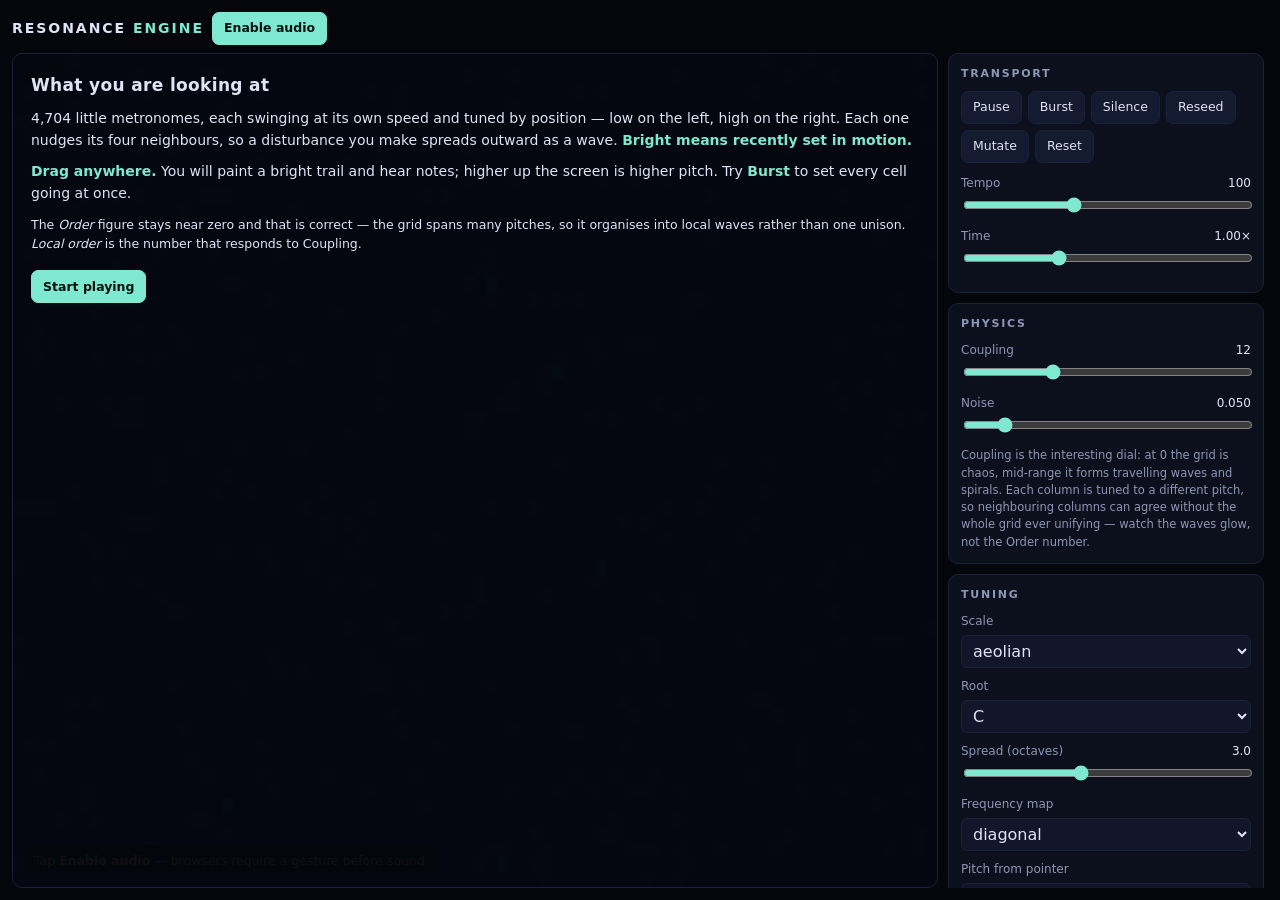
==== index.html @ b5d8334e "Resonance Engine: coupled-oscillator field as an instrument 84x56 toroidal field of Kuramoto-coupled" ====
<!doctype html>
<!-- Generated by tools/build-standalone.mjs from src/page.template.html + src/*.js + styles.css.
Edit those and re-run the build; nothing here is hand-written. -->
<html lang="en">
<head>
<meta charset="utf-8">
<meta name="viewport" content="width=device-width, initial-scale=1, viewport-fit=cover">
<meta name="theme-color" content="#05060c">
<title>Resonance Engine — conduct a field of coupled oscillators</title>
<!--
  Generated from src/page.template.html + src/*.js by tools/build-standalone.mjs. One
  file, nothing fetched: it opens from disk, from a sandboxed preview pane, or
  from any static server. To change it, edit src/ and re-run that build.
-->
<meta name="description" content="A toroidal field of coupled oscillators that synchronises into waves and plays what it does.">
<style>
:root {
  --bg: #05060c;
  --panel: #0c0f1c;
  --panel-edge: #1b2138;
  --ink: #dfe4f5;
  --ink-dim: #8d96b5;
  --accent: #7ee8d0;
  --accent-warm: #ffb45c;
  --radius: 10px;
  /*
   * Inset from the edge of the glass. On a phone these become the notch and
   * home-indicator insets, which only read as non-zero when the viewport meta
   * carries `viewport-fit=cover`; without that, controls sit under the indicator.
   */
  --edge-top: 12px;
  --edge-right: 12px;
  --edge-bottom: 12px;
  --edge-left: 12px;
  /* Smallest comfortable touch target; WCAG 2.2 AAA asks for 44px. */
  --tap: 44px;
  color-scheme: dark;
}

/*
 * The template marker. Absent its stylesheet this paragraph is the only thing
 * on screen, because the stylesheet is precisely what is missing. In the built
 * page the rule below applies and the marker is gone.
 *
 * The failure this addresses is silent: opening the template directly loads no
 * CSS and no module, paints bare controls, and logs nothing at all, so it reads
 * as a broken app rather than the wrong file. See src/page.template.html.
 */
.not-a-page { display: none; }

* { box-sizing: border-box; }

html, body {
  margin: 0;
  /*
   * `dvh` rather than `vh`: on a phone the URL bar collapses and expands, and a
   * `vh` layout leaves either a gap or a permanently scrolled page.
   */
  height: 100%;
  height: 100dvh;
  overflow: hidden;
  background: var(--bg);
  color: var(--ink);
  font: 14px/1.5 ui-sans-serif, system-ui, "Segoe UI", Roboto, sans-serif;
  overscroll-behavior: none;
}

body {
  /* No text-cursor or callout while conducting: a drag is an instrument gesture,
     not a selection. */
  -webkit-tap-highlight-color: transparent;
  -webkit-touch-callout: none;
  user-select: none;
}

#app {
  display: flex;
  flex-direction: column;
  height: 100%;
  height: 100dvh;
  padding: var(--edge-top) var(--edge-right) 0 var(--edge-left);
  gap: 8px;
}

header {
  display: flex;
  align-items: center;
  gap: 8px;
  flex-wrap: wrap;
  flex: none;
}

/* The panel toggle exists only in the phone layout. */
#b-panel { display: none; }

header h1 {
  font-size: 14px;
  letter-spacing: 0.14em;
  text-transform: uppercase;
  margin: 0;
  font-weight: 600;
}

header h1 span { color: var(--accent); }

/*
 * Hints live over the canvas rather than in the layout. As a header paragraph
 * this cost ~90px of an 844px phone screen to state something true only until
 * the first tap; absolutely positioned it costs nothing and can fade itself out.
 *
 * They stack in a flex column pinned to the bottom of the stage, below the note
 * readout, because two independently positioned overlays over a canvas that can
 * be 198px tall (landscape phone) overlapped the readout and each other. In a
 * column they can only ever push one another, never collide.
 */
#hints {
  position: absolute;
  left: 10px;
  right: 10px;
  bottom: 10px;
  display: flex;
  flex-direction: column;
  align-items: flex-start;
  gap: 6px;
  pointer-events: none;
}

#audio-hint,
#touch-hint {
  margin: 0;
  padding: 7px 10px;
  border-radius: 8px;
  background: rgba(5, 6, 12, 0.78);
  border: 1px solid var(--panel-edge);
  font-size: 12.5px;
  line-height: 1.4;
}

#audio-hint { color: var(--accent-warm); }
#touch-hint { color: var(--ink-dim); }
#audio-hint[hidden], #touch-hint[hidden] { display: none; }

main {
  flex: 1;
  display: grid;
  grid-template-columns: minmax(0, 1fr) 320px;
  grid-template-rows: minmax(0, 1fr);
  gap: 10px;
  min-height: 0;
  padding-bottom: var(--edge-bottom);
}

#stage {
  position: relative;
  min-height: 0;
  min-width: 0;
  border: 1px solid var(--panel-edge);
  border-radius: var(--radius);
  overflow: hidden;
  background: #000;
}

#field {
  display: block;
  width: 100%;
  height: 100%;
  cursor: crosshair;
  /*
   * Without `none` a drag on the field is stolen by the browser's own scroll or
   * pinch gesture and the app never sees pointermove, which on a phone reads as
   * "the toy does nothing".
   */
  touch-action: none;
  image-rendering: pixelated;
}

#pulses {
  position: absolute;
  left: 0;
  right: 0;
  bottom: 0;
  height: 26px;
  pointer-events: none;
}

.pulse {
  position: absolute;
  bottom: 4px;
  width: var(--size, 10px);
  height: var(--size, 10px);
  margin-left: calc(var(--size, 10px) / -2);
  border-radius: 50%;
  background: radial-gradient(circle, #fff, var(--accent) 45%, transparent 70%);
  animation: rise 900ms ease-out forwards;
}

@keyframes rise {
  from { transform: translateY(0) scale(0.6); opacity: 0.95; }
  to { transform: translateY(-70px) scale(1.5); opacity: 0; }
}

#note-readout {
  position: absolute;
  top: 8px;
  left: 10px;
  font-variant-numeric: tabular-nums;
  font-size: 13px;
  padding: 3px 9px;
  border-radius: 999px;
  background: rgba(5, 6, 12, 0.62);
  border: 1px solid var(--panel-edge);
  color: var(--ink-dim);
  pointer-events: none;
}

#note-readout[data-kind="play"] { color: var(--accent-warm); }

#panel {
  overflow-y: auto;
  /* Keep scrolling inside the panel inertial but not rubber-band, so scrolling a
     slider list never drags the whole page. */
  overscroll-behavior: contain;
  padding-right: 4px;
  display: flex;
  flex-direction: column;
  gap: 10px;
}

#panel section {
  background: var(--panel);
  border: 1px solid var(--panel-edge);
  border-radius: var(--radius);
  padding: 12px;
}

#panel h2 {
  margin: 0 0 9px;
  font-size: 11px;
  letter-spacing: 0.16em;
  text-transform: uppercase;
  color: var(--ink-dim);
  font-weight: 600;
}

label {
  display: block;
  font-size: 12px;
  color: var(--ink-dim);
  margin-bottom: 9px;
}

label output {
  float: right;
  color: var(--ink);
  font-variant-numeric: tabular-nums;
}

input[type="range"] {
  width: 100%;
  accent-color: var(--accent);
  margin-top: 5px;
}

select {
  width: 100%;
  margin-top: 5px;
  background: #11162a;
  color: var(--ink);
  border: 1px solid var(--panel-edge);
  border-radius: 6px;
  padding: 5px 7px;
  font: inherit;
  /* A select below 16px makes iOS zoom the whole page on focus. */
  font-size: 16px;
}

.buttons {
  display: flex;
  flex-wrap: wrap;
  gap: 6px;
  margin-bottom: 11px;
}

button {
  background: #141a30;
  color: var(--ink);
  border: 1px solid var(--panel-edge);
  border-radius: 7px;
  padding: 6px 11px;
  font: inherit;
  font-size: 12.5px;
  cursor: pointer;
  /* Buttons in the panel are tapped deliberately; pinch-zoom on them would be
     the wrong reading of the gesture. */
  touch-action: manipulation;
}

button:hover { border-color: var(--accent); }

button.primary {
  background: var(--accent);
  border-color: var(--accent);
  color: #04120f;
  font-weight: 600;
}

.toggles { display: grid; gap: 5px; }

.toggles label {
  display: flex;
  align-items: center;
  gap: 8px;
  margin: 0;
  color: var(--ink);
  font-size: 12.5px;
}

.toggles input { accent-color: var(--accent); margin: 0; }

.stats {
  display: grid;
  grid-template-columns: auto 1fr;
  gap: 3px 10px;
  margin: 0;
  font-size: 12px;
}

.stats dt { color: var(--ink-dim); }
.stats dd { margin: 0; text-align: right; font-variant-numeric: tabular-nums; }

.hint { font-size: 11.5px; color: var(--ink-dim); margin: 2px 0 0; }

#help ul { margin: 0; padding-left: 17px; font-size: 12px; color: var(--ink-dim); }
#help li { margin-bottom: 4px; }

kbd, code {
  background: #11162a;
  border: 1px solid var(--panel-edge);
  border-radius: 4px;
  padding: 0 4px;
  font-size: 11px;
}

r { cursor: help; opacity: 0.6; }

/*
 * Phone layout. The breakpoint is on width because the problem is horizontal:
 * a 320px sidebar next to a canvas does not fit, so the panel has to move.
 */
@media (max-width: 880px) {
  :root {
    --edge-top: max(10px, env(safe-area-inset-top));
    --edge-right: max(10px, env(safe-area-inset-right));
    --edge-bottom: max(10px, env(safe-area-inset-bottom));
    --edge-left: max(10px, env(safe-area-inset-left));
  }

  main {
    grid-template-columns: minmax(0, 1fr);
    grid-template-rows: minmax(0, 1fr) auto;
    gap: 8px;
  }

  /* The field is the instrument: it keeps the whole width and as much height as
     the panel is not using, and the panel collapses to a sheet it can dismiss. */
  #stage { grid-row: 1; }

  #panel {
    grid-row: 2;
    /*
     * A collapsible sheet. Scrolling the panel is what makes every control
     * reachable on a phone even though they cannot all fit at once, which is the
     * failure this layout is fixing: 15 of 23 controls used to sit below the
     * fold with nothing scrollable.
     */
    max-height: min(46dvh, 420px);
    overflow-y: auto;
    -webkit-overflow-scrolling: touch;
    padding-bottom: var(--edge-bottom);
  }

  /* When collapsed, the sheet shows nothing and the field owns the screen. */
  #panel[data-collapsed="true"] { display: none; }

  #b-panel { display: inline-block; }

  /*
   * The title, an accent button and the sheet toggle do not fit one row at
   * 390px, and a wrapped header costs the field another 45px of height.
   *
   * `nowrap` is what fixes it: a wrapping flex container breaks onto a second
   * line *before* it shrinks anything, so with `wrap` the toggle dropped to its
   * own row while the title stayed full width and would not compress.
   */
  header { flex-wrap: nowrap; }
  header h1 { flex: none; white-space: nowrap; }
  header button { flex: none; }
  /*
   * With wrapping gone, "Resonance Engine" beside two 44px buttons would now
   * simply clip. Dropping the second word beats an ellipsis on the product
   * name, and the word stays in the DOM so the accessible name is intact.
   */
  header h1 span { display: none; }

  /* Every control becomes a real touch target: 33px buttons and 20px sliders
     were below the 44px minimum and effectively unusable with a thumb. */
  button {
    min-height: var(--tap);
    font-size: 15px;
    padding: 10px 14px;
  }

  input[type="range"] {
    height: var(--tap);
    margin-top: 2px;
  }

  select { min-height: var(--tap); }

  label {
    font-size: 13px;
    margin-bottom: 14px;
  }

  .toggles label {
    min-height: var(--tap);
    font-size: 15px;
  }

  .toggles input { width: 22px; height: 22px; }

  /* Keyboard shortcuts are meaningless without a keyboard, and the list was the
     longest thing to scroll past. */
  #help { display: none; }

  .hint { font-size: 12.5px; }
}

/* Landscape phones are short: give the field the height and hide the sheet's
   chrome until it is asked for. */
@media (max-width: 880px) and (max-height: 500px) {
  /*
   * In landscape the viewport is short, so a sheet sized as a share of its
   * height leaves the canvas a 66px strip. Anchor the sheet to a small share
   * and guarantee the field the majority instead.
   */
  main { grid-template-rows: minmax(200px, 1fr) auto; }
  #panel { max-height: 40dvh; }
  /*
   * Two 45px buttons and a title cannot share a 390px-tall viewport's header
   * without wrapping onto a second line, which costs the field another 45px.
   * They still get `--tap` height; only the type shrinks.
   */
  header h1 { font-size: 12px; letter-spacing: 0.1em; }
  header button { font-size: 13px; padding: 8px 12px; }
  /*
   * A landscape phone leaves the canvas ~200px tall. Two hint bands at the foot
   * of a strip that height is most of the instrument, so they retire here and
   * the field is left alone.
   */
  #hints { display: none; }
}

/*
 * Screen-reader-only text. `clip-path: inset(50%)` rather than `display:none`,
 * which would remove it from the accessibility tree and defeat the purpose.
 */
.sr-only {
  position: absolute;
  width: 1px;
  height: 1px;
  margin: -1px;
  padding: 0;
  overflow: hidden;
  clip-path: inset(50%);
  white-space: nowrap;
  border: 0;
}

/*
 * First-run orientation. The field is otherwise a wall of moving pixels with no
 * clue as to what it means, and the honest summary from a first-time visitor was
 * "no idea what I'm looking at". It states the metaphor and the one gesture that
 * matters, then gets out of the way permanently.
 */
#intro {
  position: absolute;
  inset: 0;
  z-index: 3;
  /*
   * `flex-start`, not `center`: centring a block taller than its container
   * overflows equally at both ends, and the overflow at the top is clipped by
   * the stage with no way to scroll to it -- the heading simply disappeared on
   * a phone. Top-aligned with scrolling, everything is reachable.
   */
  display: flex;
  flex-direction: column;
  justify-content: flex-start;
  gap: 10px;
  padding: 18px;
  background: rgba(5, 6, 12, 0.95);
  font-size: 14px;
  line-height: 1.55;
  overflow-y: auto;
  -webkit-overflow-scrolling: touch;
}

#intro[hidden] { display: none; }

#intro h2 {
  margin: 0;
  font-size: 17px;
  letter-spacing: 0.02em;
}

#intro p { margin: 0; color: var(--ink); }
#intro strong { color: var(--accent); }
.intro-note { color: var(--ink-dim); font-size: 12.5px; }

#intro button {
  align-self: flex-start;
  margin-top: 6px;
}

/*
 * Reduced motion: the app *is* motion, so it cannot simply stop — the simulation
 * is the point. What can be removed is the gratuitous part: the rising pulse
 * particles and the panel's transitions. The field itself is left alone because
 * freezing it would leave a blank rectangle and no instrument, and a paused
 * field is available at any time from Pause.
 */
@media (prefers-reduced-motion: reduce) {
  .pulse { animation: none; display: none; }
  * { transition-duration: 0.01ms !important; }
}

/* The overlay sits over the canvas, so a phone needs the same tap target here. */
@media (max-width: 880px) {
  /*
   * The stage can be as short as 198px in landscape, which cannot hold this
   * text. Escaping the stage to cover the viewport is the only way the
   * explanation is readable rather than a clipped fragment.
   */
  #intro {
    position: fixed;
    inset: 0;
    padding: calc(18px + env(safe-area-inset-top)) 18px calc(18px + env(safe-area-inset-bottom));
    font-size: 15px;
  }
  #intro h2 { font-size: 19px; }
  #intro button { min-height: var(--tap); align-self: stretch; }
}

</style>
</head>
<body>
<!--
  Visible only when opened directly, which is the interesting case. styles.css
  hides it with a `display:none` rule; if that stylesheet has not loaded then
  neither has the rule, so the notice shows. No script involved, so it works
  before and entirely independently of the engine -- and the built page inlines
  the stylesheet, where the rule takes effect and removes it without a trace.
-->
<p class="not-a-page">
  <strong>This is the markup template, not the page.</strong>
  Open <code>index.html</code> in the root of the repository instead: it is
  generated from this file, with the stylesheet and engine inlined.
</p>
<div id="app">
  <header role="banner">
    <h1>Resonance <span>Engine</span></h1>
    <button id="b-audio" class="primary">Enable audio</button>
    <button id="b-panel" aria-expanded="true" aria-controls="panel">Hide</button>
  </header>

  <main>
    <div id="stage" role="main" aria-label="Oscillator field">
      <canvas id="field" width="84" height="56" role="img" aria-label="Field of 4,704 coupled oscillators. Bright areas are cells recently set in motion; the pattern drifts and organises on its own. Drag to conduct waves and play notes."></canvas>
      <div id="pulses" aria-hidden="true"></div>
      <output id="note-readout" aria-live="polite" aria-atomic="true"><span id="v-note">—</span></output>
      <!--
        The field itself is a canvas and cannot be explored, so the state panel
        is announced instead. Updated at a tenth of the frame rate on purpose:
        at 60 Hz a live region is unreadable noise, which is worse than nothing.
      -->
      <p id="sr-state" class="sr-only" role="status" aria-live="polite"></p>
      <div id="intro" role="dialog" aria-labelledby="intro-title" aria-describedby="intro-body">
        <h2 id="intro-title">What you are looking at</h2>
        <p id="intro-body">
          4,704 little metronomes, each swinging at its own speed and tuned by
          position — low on the left, high on the right. Each one nudges its four
          neighbours, so a disturbance you make spreads outward as a wave.
          <strong>Bright means recently set in motion.</strong>
        </p>
        <p>
          <strong>Drag anywhere.</strong> You will paint a bright trail and hear
          notes; higher up the screen is higher pitch. Try
          <strong>Burst</strong> to set every cell going at once.
        </p>
        <p class="intro-note">
          The <em>Order</em> figure stays near zero and that is correct — the grid
          spans many pitches, so it organises into local waves rather than one
          unison. <em>Local order</em> is the number that responds to Coupling.
        </p>
        <button id="b-intro" class="primary">Start playing</button>
      </div>
      <div id="hints">
        <p id="audio-hint">Tap <strong>Enable audio</strong> — browsers require a gesture before sound.</p>
        <p id="touch-hint" hidden>Drag to conduct · tap <strong>Hide</strong> for a full-size field</p>
      </div>
    </div>

    <aside id="panel" data-collapsed="false" aria-label="Controls">
      <section>
        <h2>Transport</h2>
        <div class="buttons">
          <button id="b-play">Pause</button>
          <button id="b-burst">Burst</button>
          <button id="b-clear">Silence</button>
          <button id="b-seed">Reseed</button>
          <button id="b-mutate">Mutate</button>
          <button id="b-reset">Reset</button>
        </div>
        <label>Tempo <output id="v-c-tempo"></output>
          <input id="c-tempo" type="range" min="40" max="200" step="1" value="100">
        </label>
        <label>Time <output id="v-c-speed"></output>
          <input id="c-speed" type="range" min="0.05" max="3" step="0.05" value="1">
        </label>
      </section>

      <section>
        <h2>Physics</h2>
        <label>Coupling <output id="v-c-coupling"></output>
          <input id="c-coupling" type="range" min="0" max="40" step="0.5" value="12">
        </label>
        <label>Noise <output id="v-c-noise"></output>
          <input id="c-noise" type="range" min="0" max="0.4" step="0.005" value="0.05">
        </label>
        <p class="hint">Coupling is the interesting dial: at 0 the grid is chaos, mid-range it forms travelling waves and spirals. Each column is tuned to a different pitch, so neighbouring columns can agree without the whole grid ever unifying — watch the waves glow, not the Order number.</p>
      </section>

      <section>
        <h2>Tuning</h2>
        <label>Scale
          <select id="c-scale"></select>
        </label>
        <label>Root
          <select id="c-root"></select>
        </label>
        <label>Spread (octaves) <output id="v-c-octaves"></output>
          <input id="c-octaves" type="range" min="1" max="6" step="0.5" value="3">
        </label>
        <label>Frequency map
          <select id="c-map"></select>
        </label>
        <label>Pitch from pointer
          <select id="c-play"></select>
        </label>
      </section>

      <section>
        <h2>Look</h2>
        <label>Palette
          <select id="c-palette"></select>
        </label>
        <div class="toggles">
          <label><input id="c-trails" type="checkbox"> Glow</label>
          <label><input id="c-waveform" type="checkbox"> Pulse strip</label>
        </div>
      </section>

      <section>
        <h2>Sound</h2>
        <label>Volume <output id="v-c-volume"></output>
          <input id="c-volume" type="range" min="0" max="1" step="0.01" value="0.75">
        </label>
        <label>Space <output id="v-c-space"></output>
          <input id="c-space" type="range" min="0" max="1" step="0.01" value="0.34">
        </label>
        <div class="toggles">
          <label><input id="c-auto" type="checkbox"> Field sounds</label>
          <label><input id="c-pointer" type="checkbox"> Pointer sounds</label>
          <label><input id="c-selfhear" type="checkbox"> Self-hearing</label>
        </div>
      </section>

      <section>
        <h2>Field state</h2>
        <dl class="stats">
          <dt>Order <r title="Kuramoto order parameter for the whole grid: 1 = locked, 0 = incoherent. Stays near zero here by design — the grid spans many pitches, so it organises into local waves rather than global unison.">?</r></dt><dd id="v-order">–</dd>
          <dt>Local order <r title="Synchrony within 7x7 neighbourhoods, averaged. This is the number coupling moves: the grid organises locally into waves and domains rather than as a whole.">?</r></dt><dd id="v-local">–</dd>
          <dt>Activity <r title="Share of cells still carrying energy from being conducted. Zero at rest: it responds to dragging the field, not to time passing.">?</r></dt><dd id="v-activity">–</dd>
          <dt>Voices</dt><dd id="v-voices">0</dd>
          <dt>FPS</dt><dd id="v-fps">–</dd>
          <dt>Seed</dt><dd id="v-seed">–</dd>
          <dt>Spread</dt><dd id="v-spread">–</dd>
          <dt>Scale</dt><dd id="v-scale">–</dd>
          <dt>Root</dt><dd id="v-root">–</dd>
        </dl>
      </section>

      <section id="help">
        <h2>How to play</h2>
        <ul>
          <li><strong>Drag</strong> on the field to push waves through it.</li>
          <li><strong>Drag with the button held</strong> to also sound notes along the pitch axis.</li>
          <li><strong>Right-click drag</strong> to damp the field instead of exciting it.</li>
          <li><strong>Home row <code>asdf…</code> / number row <code>q2w3e…</code></strong> play scale degrees.</li>
          <li><kbd>Space</kbd> pause · <kbd>B</kbd> burst · <kbd>C</kbd> silence · <kbd>M</kbd> mutate · <kbd>N</kbd> reseed · <kbd>R</kbd> reset</li>
        </ul>
      </section>
    </aside>
  </main>
</div>
<script>(()=>{function Ee(t){let e=t>>>0;return function(){e=e+1831565813>>>0;let o=e;return o=Math.imul(o^o>>>15,o|1),o^=o+Math.imul(o^o>>>7,o|61),((o^o>>>14)>>>0)/4294967296}}var V=Math.PI*2;function v(t,e,n){return t<e?e:t>n?n:t}function R(t,e){let n=t%e;return n<0?n+e:n}function _(t,e){let n=e*2;return R(t+e,n)-e}var I={Horizontal:"horizontal",Vertical:"vertical",Diagonal:"diagonal",Radial:"radial",Uniform:"uniform"},P={Horizontal:"horizontal",Vertical:"vertical",Both:"both"},O={Ember:"ember",Abyss:"abyss",Verdant:"verdant",Mono:"mono"},Me=12,G={aeolian:[0,2,3,5,7,8,10],dorian:[0,2,3,5,7,9,10],lydian:[0,2,4,6,7,9,11],phrygian:[0,1,3,5,7,8,10],mixolydian:[0,2,4,5,7,9,10],wholeTone:[0,2,4,6,8,10],hirajoshi:[0,2,3,7,8],prometheus:[0,2,6,9,10]},ee=Object.keys(G),D=["C","C#","D","D#","E","F","F#","G","G#","A","A#","B"],we=48;function Xe(t,e){if(t.length===0)throw new RangeError("empty frequency ramp");if(t.length===1)return t[0];let n=v(e,0,1)*(t.length-1),o=Math.floor(n),a=Math.min(t.length-1,o+1);return t[o]+(t[a]-t[o])*(n-o)}function te(t,e){let{cols:n,rows:o,phase:a}=t;for(let r=0;r<o;r++){let s=(r-1+o)%o*n,c=r*n,l=(r+1)%o*n;for(let d=0;d<n;d++){let p=a[c+d],g=Math.abs(_(a[c+(d-1+n)%n]-p,.5))+Math.abs(_(a[c+(d+1)%n]-p,.5))+Math.abs(_(a[s+d]-p,.5))+Math.abs(_(a[l+d]-p,.5));e[c+d]=v(g/(4*.5),0,1)}}return e}var Y=class{constructor(e,n,{coupling:o=12,noise:a=.02,damping:r=3.2}={}){this.cols=e,this.rows=n;let s=e*n;this.phase=new Float32Array(s),this.freq=new Float32Array(s),this.gain=new Float32Array(s),this.prevGain=new Float32Array(s),this.impulse=new Float32Array(s),this.omegaScale=1,this.t=0,this.couplingBase=o,this.noise=a,this.damping=r,this.mapType=I.Horizontal,this.mapOrigin=[0,0],this.mapSpan=[1,1],this._lap=new Float32Array(s)}index(e,n){return n*this.cols+e}colOf(e){return e%this.cols}rowOf(e){return Math.floor(e/this.cols)}positionNorm(e,n){switch(this.mapType){case I.Horizontal:return v((e-this.mapOrigin[0])/this.mapSpan[0],0,1);case I.Vertical:return v((n-this.mapOrigin[1])/this.mapSpan[1],0,1);case I.Diagonal:return v((e-this.mapOrigin[0]+n-this.mapOrigin[1])/(this.mapSpan[0]+this.mapSpan[1]),0,1);case I.Radial:{let o=(e-this.mapOrigin[0])/this.mapSpan[0],a=(n-this.mapOrigin[1])/this.mapSpan[1];return v(Math.hypot(o,a),0,1)}case I.Uniform:return .5;default:throw new RangeError(`unknown freq map: ${this.mapType}`)}}retune(e,n,o,a){this.mapType=n,this.mapOrigin=o,this.mapSpan=a;for(let r=0;r<this.rows;r++)for(let s=0;s<this.cols;s++)this.freq[this.index(s,r)]=Xe(e,this.positionNorm(s,r))}randomize(e,{keepGains:n=!1}={}){let o=Ee(e);for(let a=0;a<this.phase.length;a++)this.phase[a]=o(),n||(this.gain[a]=0,this.prevGain[a]=0,this.impulse[a]=0)}trigger(e){this.impulse[e]=1}stroke(e,n,o,a,r){let s=o*o;for(let c=-Math.ceil(o);c<=Math.ceil(o);c++)for(let l=-Math.ceil(o);l<=Math.ceil(o);l++){let d=l*l+c*c;if(d>s)continue;let p=this.index(R(e+l,this.cols),R(n+c,this.rows)),g=1-Math.sqrt(d)/(o+1e-6),E=a*g;if(this.gain[p]=Math.min(1.6,this.gain[p]+E),r!=null){let M=v(E*2.5,0,1),x=_(r-this.phase[p],.5);this.phase[p]=R(this.phase[p]+x*M,1)}}}step(e,{coupling:n,noise:o}){let a=[];if(!(e>0))return a;let{cols:r,rows:s,phase:c,freq:l,gain:d,impulse:p}=this,g=this._lap,E=this.omegaScale;for(let m=0;m<s;m++){let S=(m-1+s)%s*r,b=m*r,Ye=(m+1)%s*r;for(let L=0;L<r;L++){let We=(L-1+r)%r,je=(L+1)%r,K=c[b+L];g[b+L]=_(c[b+We]-K,.5)+_(c[b+je]-K,.5)+_(c[S+L]-K,.5)+_(c[Ye+L]-K,.5)}}let M=n*e,x=1-v(this.damping*e,0,1),C=o*Math.sqrt(e);for(let m=0;m<c.length;m++){let S=c[m]+(l[m]*E+M*g[m]*.25)*e;C>0&&(S+=(Math.random()-.5)*C),S+=d[m]*.06*e;let b=S>=1||S<0;c[m]=R(S,1),b&&(p[m]=1,a.push(m)),d[m]*=x}return this.t+=e,a}localOrder(e=7){let{cols:n,rows:o,phase:a}=this,r=0,s=0;for(let c=0;c+e<=o;c+=e)for(let l=0;l+e<=n;l+=e){let d=0,p=0;for(let E=c;E<c+e;E++)for(let M=l;M<l+e;M++){let x=2*Math.PI*a[E*n+M];d+=Math.cos(x),p+=Math.sin(x)}let g=e*e;r+=Math.hypot(d/g,p/g),s+=1}return s>0?r/s:0}orderParameter(){let e=0,n=0;for(let a=0;a<this.phase.length;a++){let r=this.phase[a]*V;e+=Math.cos(r),n+=Math.sin(r)}let o=this.phase.length;return Math.hypot(e/o,n/o)}activity(){let e=0;for(let n=0;n<this.gain.length;n++)e+=this.gain[n]>.05?1:0;return e/this.gain.length}meanFrequency(){let e=0;for(let n=0;n<this.freq.length;n++)e+=this.freq[n];return e/this.freq.length}};function ne(t){return 440*Math.pow(2,(t-69)/12)}function xe(t){return(Math.round(t)%12+12)%12}function Se(t){let e=String(t).trim().toUpperCase().replace(/B#/g,"C"),n=D.indexOf(e);if(n<0)throw new RangeError(`unknown note name: ${t}`);return n}function be(t){let e=Math.round(t);return`${D[(e%12+12)%12]}${Math.floor(e/12)-1}`}function oe(t,e,n,o=Me){let a=G[e];if(!a)throw new RangeError(`unknown scale: ${e}`);let r=a.length,s=Math.floor(t/r),c=(t%r+r)%r,l=Math.floor(c),d=c-l,p=l===r-1?12:a[l+1];return we+n+s*12+a[l]+(p-a[l])*d}function Ce(t){return Math.round(t)}var Qe=.12;var W=class{constructor({maxVoices:e=12}={}){this.ctx=null,this.ready=!1,this.maxVoices=e,this._voices=[]}async init(){if(this.ctx)return this.ready;let e=window.AudioContext||window.webkitAudioContext;if(!e)throw new Error("Web Audio is not available in this browser");let n=new e({latencyHint:"interactive"}),o=n.createGain();o.gain.value=.7;let a=n.createDynamicsCompressor();a.threshold.value=-8,a.knee.value=6,a.ratio.value=8,a.attack.value=.004,a.release.value=.18;let r=n.createChannelSplitter(2),s=n.createChannelMerger(2),c=n.createDelay(2);c.delayTime.value=.19;let l=n.createDelay(2);l.delayTime.value=.271;let d=n.createGain(),p=n.createGain(),g=n.createBiquadFilter(),E=n.createBiquadFilter();g.type=E.type="lowpass",g.frequency.value=E.frequency.value=2600;let M=n.createGain();M.gain.value=.42;let x=n.createGain();x.gain.value=.3;let C=n.createGain(),m=n.createGain();C.gain.value=m.gain.value=.85,o.connect(a),a.connect(n.destination),x.connect(r),r.connect(d,0),r.connect(p,1),d.gain.value=.45,p.gain.value=.45,d.connect(c),p.connect(l),c.connect(g),l.connect(E),g.connect(M),E.connect(M),M.connect(d),M.connect(p),g.connect(C),E.connect(m),C.connect(s,0,0),m.connect(s,0,1),s.connect(o);let S=n.createConvolver();S.buffer=this._impulseResponse(n,2.6,3.2);let b=n.createGain();return b.gain.value=.5,x.connect(S),S.connect(b),b.connect(o),this.ctx=n,this.nodes={master:o,send:x,feedback:M,reverbReturn:b},this.ready=!0,!0}_impulseResponse(e,n,o){let a=Math.floor(e.sampleRate*n),r=e.createBuffer(2,a,e.sampleRate);for(let s=0;s<2;s++){let c=r.getChannelData(s);for(let l=0;l<a;l++){let d=l/a;c[l]=(Math.random()*2-1)*Math.pow(1-d,o)}}return r}async resume(e=1500){return this.ctx||await this.init(),this.ctx.state==="suspended"&&await Promise.race([this.ctx.resume().catch(()=>{}),new Promise(n=>setTimeout(n,e))]),this.ctx.state==="running"}get now(){return this.ctx?this.ctx.currentTime:0}setMasterVolume(e){this.nodes&&(this.nodes.master.gain.value=e)}setSpace(e){this.nodes&&(this.nodes.send.gain.value=e,this.nodes.feedback.gain.value=.55*e)}playNote(e){if(!this.ready||this._voices.length>=this.maxVoices)return null;let n=this.ctx,o=Math.max(n.currentTime+.002,e.at??n.currentTime+Qe),a=ne(e.midi),r=Math.max(.02,Math.min(1,e.velocity)),s=e.duration??this._durationForMidi(e.midi),c=n.createGain();c.gain.setValueAtTime(0,o);let l=.26*r;c.gain.linearRampToValueAtTime(l,o+.006),c.gain.exponentialRampToValueAtTime(l*.28,o+s*.35),c.gain.exponentialRampToValueAtTime(1e-4,o+s);let d=n.createStereoPanner();d.pan.value=Math.max(-1,Math.min(1,e.pan??0)),c.connect(d),d.connect(this.nodes.master),d.connect(this.nodes.send);let p=[{ratio:1,gain:1,type:"sine"},{ratio:2.01,gain:.32,type:"sine"},{ratio:.5,gain:.4,type:"triangle"}],g=[];for(let m of p){let S=n.createOscillator();S.type=m.type,S.frequency.setValueAtTime(a*m.ratio,o);let b=n.createGain();b.gain.value=m.gain,S.connect(b),b.connect(c),g.push(S)}let E=n.createOscillator();E.frequency.value=4.2+e.midi%7;let M=n.createGain();M.gain.value=a*.004,E.connect(M),M.connect(g[0].frequency),g.push(E);let x=this._noiseBurst(n,o,a);if(x){let m=n.createGain();m.gain.setValueAtTime(.16*r,o),m.gain.exponentialRampToValueAtTime(1e-4,o+.07),x.connect(m),m.connect(c)}let C=o+s+.05;for(let m of g)m.start(o),m.stop(C);return this._reap(C,c),{when:o,duration:s,stopAt:C}}_noiseBurst(e,n,o){let a=Math.floor(e.sampleRate*.08),r=e.createBuffer(1,a,e.sampleRate),s=r.getChannelData(0);for(let d=0;d<a;d++)s[d]=(Math.random()*2-1)*(1-d/a);let c=e.createBufferSource();c.buffer=r;let l=e.createBiquadFilter();return l.type="bandpass",l.frequency.value=Math.min(12e3,o*6),l.Q.value=1.4,c.connect(l),c.start(n),c.stop(n+.09),l}_durationForMidi(e){let n=Math.max(24,Math.min(108,e));return Math.max(.18,3.4*Math.pow(2,(54-n)/14))}_reap(e,n){let o=(e-this.ctx.currentTime+.25)*1e3,a=setTimeout(()=>{n.disconnect(),this._voices=this._voices.filter(r=>r!==a)},Math.max(0,o));this._voices.push(a)}activeVoices(){return this._voices.length}suspend(){return this.ctx&&this.ctx.state==="running"?this.ctx.suspend():Promise.resolve()}};var j=class{constructor({maxVoices:e=5,autoBudget:n=.35,humanize:o=.012,velocityGate:a=.09}={}){this.queue=[],this.maxVoices=e,this.autoBudget=n,this.humanize=o,this.velocityGate=a,this._autoCredit=0,this._last=new Map}enqueueManual(e){this.queue.push({...e,source:"manual"})}collectAuto(e,n,o){this._autoCredit+=this.autoBudget;for(let a of n){if(this._autoCredit<1)break;let r=o(a);if(!r||r.gain<this.velocityGate)continue;let s=this._last.get(a);s!==void 0&&e-s<.08||(this._last.set(a,e),this._autoCredit-=1,this.queue.push({degree:Ce(r.degree),velocity:Math.min(1,r.gain),pan:r.pan,col:r.col,row:r.row,time:e+(Math.random()-.5)*this.humanize,duration:null,source:"auto"}))}}takeDue(e){let n=[],o=[];for(let a of this.queue)a.time<=e?n.push(a):o.push(a);return this.queue=o,n.sort((a,r)=>a.time-r.time),n}clear(){this.queue.length=0,this._last.clear(),this._autoCredit=0}};function ae(t,e){return t*G[e].length}function Te(t,e){let n=3+Math.log2(Math.max(1,e));return Math.pow(2,-n/2+v(t,0,1)*n)}var re={[O.Ember]:[[0,8,6,18],[.32,74,20,64],[.58,176,46,60],[.8,246,138,42],[1,255,240,196]],[O.Abyss]:[[0,3,5,16],[.3,12,44,96],[.55,26,122,168],[.78,82,214,214],[1,240,255,255]],[O.Verdant]:[[0,6,12,10],[.36,22,82,58],[.62,96,164,60],[.84,214,226,96],[1,252,255,232]],[O.Mono]:[[0,4,4,6],[.45,44,46,54],[.78,150,154,162],[1,255,255,255]]},Ae=Object.keys(re);function X(t){let e=re[t]??re[O.Abyss],n=new Uint8ClampedArray(256*3);for(let o=0;o<256;o++){let a=o/255,r=e.length-1;for(;r>1&&e[r][0]>a;)r--;let[s,c,l,d]=e[r],[p,g,E,M]=e[Math.min(e.length-1,r+1)],x=p-s||1,C=Math.min(1,Math.max(0,(a-s)/x));n[o*3]=c+(g-c)*C,n[o*3+1]=l+(E-l)*C,n[o*3+2]=d+(M-d)*C}return n}var Je=.12,h=84,w=56,me=24301,Oe=[["c-tempo","tempo"],["c-speed","speed"],["c-coupling","coupling"],["c-noise","noise"],["c-octaves","octaves"],["c-volume","volume"],["c-space","space"]],Ze=[["c-scale","scale",String],["c-root","root",t=>t.toUpperCase()],["c-map","map",String],["c-play","playMode",String],["c-palette","palette",String]],Fe=[["c-auto","autoSound"],["c-pointer","pointerSound"],["c-selfhear","selfHear"],["c-trails","motionTrails"],["c-waveform","showWaveform"]],i={running:!0,tempo:100,speed:1,coupling:12,noise:.05,octaves:3,scale:"aeolian",root:"C",map:I.Diagonal,playMode:P.Both,palette:O.Abyss,volume:.75,space:.34,autoSound:!0,pointerSound:!0,motionTrails:!0,selfHear:!0,showWaveform:!0,seed:me},u=new Y(h,w,{coupling:i.coupling}),f=new W,U=new j({maxVoices:5}),T=document.getElementById("field"),A=T.getContext("2d",{alpha:!1}),Be=A.createImageData(h,w),ie=document.createElement("canvas"),dn=ie.getContext("2d"),q=X(i.palette),Ie=new Float32Array(h*w),F=new Float32Array(h*w),pe=0,Re=performance.now(),se=60,Le=0,ce=null,Q=[];function ke(t,e){let n=new Float64Array(t);for(let o=0;o<t;o++)n[o]=Te(t>1?o/(t-1):0,e);return n}function et(t){let e=0;for(let n of t)e=Math.max(e,n);return Math.max(1,e)}var le=ke(h,i.octaves);function k(){le=ke(h,i.octaves),u.retune(le,i.map,[h/2,w/2],[h,w])}function tt(){ie.width=h,ie.height=w,F=new Float32Array(h*w)}var nt=.34,ot=1.15,at=.85;function rt(t,e,n){let o=.5+.5*Math.cos(e*V),a=v(t*nt+o*.05+Math.min(n,1)*ot,0,1);return v(Math.pow(a,at),0,1)}function it(){te(u,Ie);let t=Be.data;for(let e=0;e<h*w;e++){let n=rt(Ie[e],u.phase[e],u.gain[e]),o=Math.min(255,Math.round(n*255))*3,a=e*4;t[a]=q[o],t[a+1]=q[o+1],t[a+2]=q[o+2],t[a+3]=255}A.putImageData(Be,0,0)}function st(){A.globalCompositeOperation="lighter";for(let t=0;t<w;t++)for(let e=0;e<h;e++){let n=t*h+e,o=u.gain[n];o<.06||(A.fillStyle=`rgba(${q[762]}, ${q[763]}, ${q[764]}, ${Math.min(.5,o*.4)})`,A.beginPath(),A.arc(e+.5,t+.5,Math.max(.5,o*2.6),0,V),A.fill())}A.globalCompositeOperation="source-over"}var y={active:!1,col:0,row:0,lastCol:0,lastRow:0,velocity:0,type:"mouse"};function ue(t){let e=T.getBoundingClientRect(),n=Math.floor((t.clientX-e.left)/e.width*h),o=Math.floor((t.clientY-e.top)/e.height*w);return{col:R(n,h),row:R(o,w)}}function ct(t,e){switch(i.playMode){case P.Horizontal:return t/(h-1);case P.Vertical:return e/(w-1);case P.Both:return t/(h-1)*.6+(1-e/(w-1))*.4;default:throw new RangeError(`unknown play mode: ${i.playMode}`)}}function he(t,e){let n=ae(i.octaves,i.scale);return ct(t,e)*n}function _e(t){let{col:e,row:n}=ue(t),o=e-y.lastCol,a=n-y.lastRow;y.velocity=v(Math.hypot(o,a)/6,0,1);let r=Math.hypot(o,a),s=Math.max(1,Math.ceil(r/2));for(let c=0;c<s;c++){let l=c/s,d=Math.round(y.lastCol+o*l),p=Math.round(y.lastRow+a*l);u.stroke(d,p,3.2,.075+y.velocity*.1,null)}(t.buttons===1||t.type==="pointerdown")&&qe(e,n,.55+y.velocity*.45),y.lastCol=y.col=e,y.lastRow=y.row=n,y.active=!0}function qe(t,e,n){let o=he(t,e),a=fe(o);ce={midi:a,degree:o,col:t,row:e};let r=Pe(t);u.stroke(t,e,6.5,.85+n*.5,null),i.pointerSound&&U.enqueueManual({degree:o,velocity:n,pan:r,time:f.now+.01,duration:null}),i.selfHear&&lt(a),De(t,e),Ge(o,a,"play")}function Pe(t){return(t+.5)/h*2-1}function fe(t){return oe(t,i.scale,Se(i.root))}function lt(t){let e=Math.pow(2,(t-60)/24)-1;u.omegaScale=v(u.omegaScale+e*.5,.55,1.9)}function De(t,e){F[e*h+t]=1}var ut=.05;function dt(t){let e=Math.min(ut,1/(24*et(le))),n=t,o=0,a=pe;for(;n>0&&o<8;){let r=Math.min(e,n),s=u.step(r,{coupling:i.coupling,noise:i.noise});i.autoSound&&s.length&&U.collectAuto(a,s,c=>{let l=u.colOf(c),d=u.rowOf(c);return{degree:he(l,d),gain:u.gain[c],col:l,row:d,pan:Pe(l)}}),n-=r,o+=1}}function mt(){let t=U.takeDue(f.now+Je);for(let e of t){let n=fe(e.degree);f.playNote({midi:n,velocity:e.velocity,pan:e.pan,duration:e.duration,at:e.time})&&(e.source==="auto"&&De(e.col,e.row),i.showWaveform&&pt(xe(n),e.velocity))}}function pt(t,e){let n=document.getElementById("pulses");if(!n)return;let o=document.createElement("span");for(o.className="pulse",o.style.left=`${t/12*100}%`,o.style.setProperty("--size",`${6+e*16}px`),n.appendChild(o),o.addEventListener("animationend",()=>o.remove());n.childElementCount>40;)n.firstElementChild?.remove()}function ht(){it(),i.motionTrails&&st(),ft()}function ft(){let t=!1;for(let e=0;e<F.length;e++)if(F[e]>.01){t=!0;break}if(t){A.save(),A.globalCompositeOperation="lighter";for(let e=0;e<F.length;e++){if(F[e]<=.01)continue;F[e]*=.9;let n=Math.min(.9,F[e]);A.fillStyle=`rgba(255,255,255,${n})`,A.fillRect(e%h,Math.floor(e/h),1,1)}A.restore()}}function Ne(t){Le+=1;let e=Math.min(.05,(t-Re)/1e3);Re=t,se=se*.9+1/Math.max(1e-4,e)*.1,i.running&&(pe+=e,dt(e),mt(),gt(e)),ht(),Et(),requestAnimationFrame(Ne)}function gt(t){u.omegaScale+=(1-u.omegaScale)*v(t*.35,0,1)}var B={fps:document.getElementById("v-fps"),order:document.getElementById("v-order"),local:document.getElementById("v-local"),activity:document.getElementById("v-activity"),voices:document.getElementById("v-voices"),note:document.getElementById("v-note"),scale:document.getElementById("v-scale"),root:document.getElementById("v-root"),spread:document.getElementById("v-spread")},Ve="resonance-intro-seen",yt=120,vt=0;function Et(){let t=vt++;t%yt===0&&bt(),t%12===0&&(B.fps.textContent=se.toFixed(0),B.order.textContent=u.orderParameter().toFixed(3),B.local.textContent=u.localOrder().toFixed(3),B.activity.textContent=`${(u.activity()*100).toFixed(0)}%`,B.voices.textContent=String(f._voices.length))}function Ge(t,e,n){B.note.textContent=`${be(e)} \xB7 ${e.toFixed(1)}`,B.note.dataset.kind=n}function H(){B.scale.textContent=i.scale,B.root.textContent=i.root,B.spread.textContent=`${i.octaves.toFixed(1)} oct`}function J(t,e,n){let o=document.getElementById(`v-${t}`);o&&(o.textContent=Mt(e,n))}function N(t,e,n,o){let a=document.getElementById(t);a.value=String(i[e]),a.dataset.stateKey=e;let r=()=>{let s=n?n(a.valueAsNumber):a.valueAsNumber;i[e]=s,J(t,e,s),o&&o()};r(),a.addEventListener("input",r)}function $e(){for(let[t,e]of Oe)J(t,e,i[e])}function Mt(t,e){return t==="octaves"?`${e.toFixed(1)}`:t==="volume"||t==="space"?`${Math.round(e*100)}%`:t==="coupling"?e.toFixed(0):t==="noise"?e.toFixed(3):t==="speed"?`${e.toFixed(2)}\xD7`:String(e)}function $(t,e,n,o){let a=document.getElementById(t);a.value=String(i[e]);let r=()=>{i[e]=n(a.value),o&&o()};a.addEventListener("change",r),r()}function wt(t,e,n){let o=document.getElementById(t);o.checked=i[e];let a=()=>{i[e]=o.checked,n&&n()};o.addEventListener("change",a),a()}function z(t,e,n){let o=document.getElementById(t);o.textContent="",e.forEach((a,r)=>{let s=document.createElement("option");s.value=String(a),s.textContent=n?n[r]:String(a),o.appendChild(s)})}function xt(){z("c-scale",ee),z("c-root",D),z("c-map",Object.values(I)),z("c-play",Object.values(P)),z("c-palette",Ae),N("c-tempo","tempo"),N("c-speed","speed"),N("c-coupling","coupling",void 0,()=>{u.couplingBase=i.coupling}),N("c-noise","noise"),N("c-octaves","octaves",void 0,k),N("c-volume","volume",void 0,()=>f.setMasterVolume(i.volume)),N("c-space","space",void 0,()=>f.setSpace(i.space)),$("c-scale","scale",String,()=>{k(),H()}),$("c-root","root",t=>t.toUpperCase(),()=>{k(),H()}),$("c-map","map",String,k),$("c-play","playMode",String),$("c-palette","palette",String,()=>{q=X(i.palette)});for(let[t,e]of Fe)wt(t,e);document.getElementById("b-play").addEventListener("click",He),document.getElementById("b-seed").addEventListener("click",()=>Z(null)),document.getElementById("b-clear").addEventListener("click",Ue),document.getElementById("b-burst").addEventListener("click",ye),document.getElementById("b-mutate").addEventListener("click",Ke),document.getElementById("b-reset").addEventListener("click",ve),document.getElementById("b-audio").addEventListener("click",ge),document.getElementById("b-panel").addEventListener("click",Ct),document.getElementById("b-intro").addEventListener("click",de)}function St(){let t=document.getElementById("intro"),e=!1;try{e=window.sessionStorage.getItem(Ve)==="seen"}catch{e=!1}if(e){t.hidden=!0;return}window.addEventListener("keydown",n=>{n.key==="Escape"&&!t.hidden&&de()}),t.addEventListener("pointerdown",n=>{n.target.closest("button")||(de(),T.dispatchEvent(new PointerEvent(n.type,{pointerId:n.pointerId,pointerType:n.pointerType,isPrimary:n.isPrimary,bubbles:!0,cancelable:!0,clientX:n.clientX,clientY:n.clientY,buttons:n.buttons,button:n.button})))},{capture:!0})}function de(){document.getElementById("intro").hidden=!0;try{window.sessionStorage.setItem(Ve,"seen")}catch{}}function bt(){let t=document.getElementById("sr-state");t.textContent=[`Order ${u.orderParameter().toFixed(2)}`,`local order ${u.localOrder().toFixed(2)}`,`${f._voices.length} voices`].join(", ")}function ze(t){i.running=t,document.getElementById("b-play").textContent=t?"Pause":"Run",t?ge():f.suspend()}function Ct(){let t=document.getElementById("panel"),e=document.getElementById("b-panel"),n=t.dataset.collapsed!=="true";t.dataset.collapsed=n?"true":"false",e.setAttribute("aria-expanded",n?"false":"true"),e.textContent=n?"Controls":"Hide"}function He(){ze(!i.running)}async function ge(){let t=await f.resume();f.setMasterVolume(i.volume),f.setSpace(i.space);let e=document.getElementById("audio-hint");return t?(document.getElementById("b-audio").hidden=!0,e.hidden=!0):e.textContent="No audio device available. The simulation still runs, visuals only.",t}function Tt(){let t=document.getElementById("touch-hint");if(!window.matchMedia("(hover: none) and (pointer: coarse)").matches)return;t.hidden=!1;let n=()=>{t.hidden=!0,T.removeEventListener("pointerdown",n)};T.addEventListener("pointerdown",n,{once:!0})}function Z(t){let e=t??Math.floor(Math.random()*4294967295);i.seed=e,u.randomize(e),document.getElementById("v-seed").textContent=`0x${e.toString(16).slice(0,8)}`}function Ue(){for(let t=0;t<u.gain.length;t++)u.gain[t]=0,u.impulse[t]=0;F.fill(0),U.clear()}function ye(){u.phase.fill(0);for(let t=0;t<u.gain.length;t++)u.gain[t]=Math.max(u.gain[t],.35)}function Ke(){let t=ee;i.scale=t[Math.floor(Math.random()*t.length)],i.root=D[Math.floor(Math.random()*D.length)],i.coupling=v(6+Math.random()*30,0,40),i.octaves=v(1.5+Math.random()*4,1,6),document.getElementById("c-scale").value=i.scale,document.getElementById("c-root").value=i.root,document.getElementById("c-coupling").value=String(i.coupling),document.getElementById("c-octaves").value=String(i.octaves),$e(),u.couplingBase=i.coupling,k(),H()}function ve(){Object.assign(i,{running:!0,tempo:100,speed:1,coupling:12,noise:.05,octaves:3,scale:"aeolian",root:"C",map:I.Diagonal,playMode:P.Both,palette:O.Abyss,volume:.75,space:.34,autoSound:!0,pointerSound:!0,motionTrails:!0,selfHear:!0,showWaveform:!0});for(let[t,e]of Oe)document.getElementById(t).value=String(i[e]);for(let[t,e]of Ze)document.getElementById(t).value=String(i[e]);for(let[t,e]of Fe)document.getElementById(t).checked=i[e];$e(),u.couplingBase=i.coupling,u.omegaScale=1,f.setMasterVolume(i.volume),f.setSpace(i.space),k(),H(),Z(me)}var At=[["a","s","d","f","g","h","j","k"],["z","x","c","v","b","n","m"]],Bt={" ":"toggle-run",b:"burst",c:"silence",m:"mutate",n:"reseed",r:"reset"};function It(t){for(let[e,n]of At.entries()){let o=n.indexOf(t);if(o>=0)return e*n.length+o}return null}function Rt(t){let e=ae(i.octaves,i.scale),n=Math.round(t/Math.max(1,e-1)*(h-1)),o=Math.round((1-t/Math.max(1,e-1))*(w-1));return{col:v(n,0,h-1),row:v(o,0,w-1)}}function _t(){window.addEventListener("keydown",t=>{if(t.target instanceof HTMLInputElement)return;let e=t.key.toLowerCase(),n=Bt[e];if(n!==void 0)switch(t.preventDefault(),Q.push(n),Q.length>32&&Q.shift(),n){case"toggle-run":He();return;case"burst":ye();return;case"silence":Ue();return;case"mutate":Ke();return;case"reseed":Z(null);return;case"reset":ve();return;default:throw new RangeError(`unhandled command: ${n}`)}let o=It(e);if(o===null)return;t.preventDefault();let{col:a,row:r}=Rt(o);qe(a,r,.8)})}function Ot(){T.width=h,T.height=w}function Ft(){Ot(),tt(),xt(),H(),Z(me),k(),T.addEventListener("pointerdown",e=>{try{T.setPointerCapture(e.pointerId)}catch{}y.active=!0,y.type=e.pointerType||"mouse";let n=ue(e);y.lastCol=n.col,y.lastRow=n.row,_e(e)}),T.addEventListener("pointermove",e=>{let n=ue(e);if(y.type==="mouse"&&e.buttons===0&&!y.active){y.lastCol=n.col,y.lastRow=n.row,Lt(n.col,n.row);return}y.active&&_e(e)});let t=()=>{y.active=!1};T.addEventListener("pointerup",t),T.addEventListener("pointercancel",t),T.addEventListener("contextmenu",e=>e.preventDefault()),_t(),Tt(),St(),requestAnimationFrame(Ne)}function Lt(t,e){let n=he(t,e);Ge(n,fe(n),"hover")}function kt(){window.__resonance={state:i,field:u,audio:f,scheduler:U,tickCounter:()=>Le,clockValue:()=>pe,setRunning:ze,setCoupling(t){i.coupling=t,u.couplingBase=t,document.getElementById("c-coupling").value=String(t),J("c-coupling","coupling",t)},setNoise(t){i.noise=t,document.getElementById("c-noise").value=String(t),J("c-noise","noise",t)},computeDisagreement:t=>te(u,t),async settlePose(t){switch(B.note.textContent="\u2014",delete B.note.dataset.kind,t){case"idle":{i.seed=12648430,u.randomize(i.seed),u.omegaScale=1;for(let e=0;e<400;e++)u.step(1/120,{coupling:i.coupling,noise:0});return"idle"}case"wavefront":{i.seed=335591,u.randomize(i.seed);for(let e=0;e<w;e++)for(let n=0;n<h;n++){let o=u.index(n,e);u.phase[o]=R((n+e)/26,1);let a=Math.abs((n+e)%26-3);u.gain[o]=a<2?.5:0}return"wavefront"}case"locked":return i.seed=659918,u.randomize(i.seed),u.phase.fill(.25),u.gain.fill(0),"locked";case"chrome":return"chrome";default:throw new RangeError(`unknown pose: ${t}`)}},setVisuals({palette:t,scale:e,root:n,map:o}){t!==void 0&&(i.palette=t,q=X(t),document.getElementById("c-palette").value=t),e!==void 0&&(i.scale=e),n!==void 0&&(i.root=n),o!==void 0&&(i.map=o),document.getElementById("c-scale").value=i.scale,document.getElementById("c-root").value=i.root,document.getElementById("c-map").value=i.map,k()},burst:ye,resetDefaults:ve,lastPlayedMidi:()=>ce?ce.midi:null,probeCommands:()=>{let t=0;for(let e of u.gain)t+=e;return{gainSum:t,order:u.orderParameter(),commandLog:[...Q]}},enableAudioForTest:ge,audioReady:()=>f.ready,voiceCount:()=>f.activeVoices(),audioContextState:()=>f.ctx?f.ctx.state:"none",attachAnalyserForTest(){if(f._analyser)return f._analyser;let t=f.ctx.createAnalyser();return t.fftSize=2048,f.nodes.master.connect(t),f._analyser=t,t}}}Ft();kt();})();
</script>
</body>
</html>
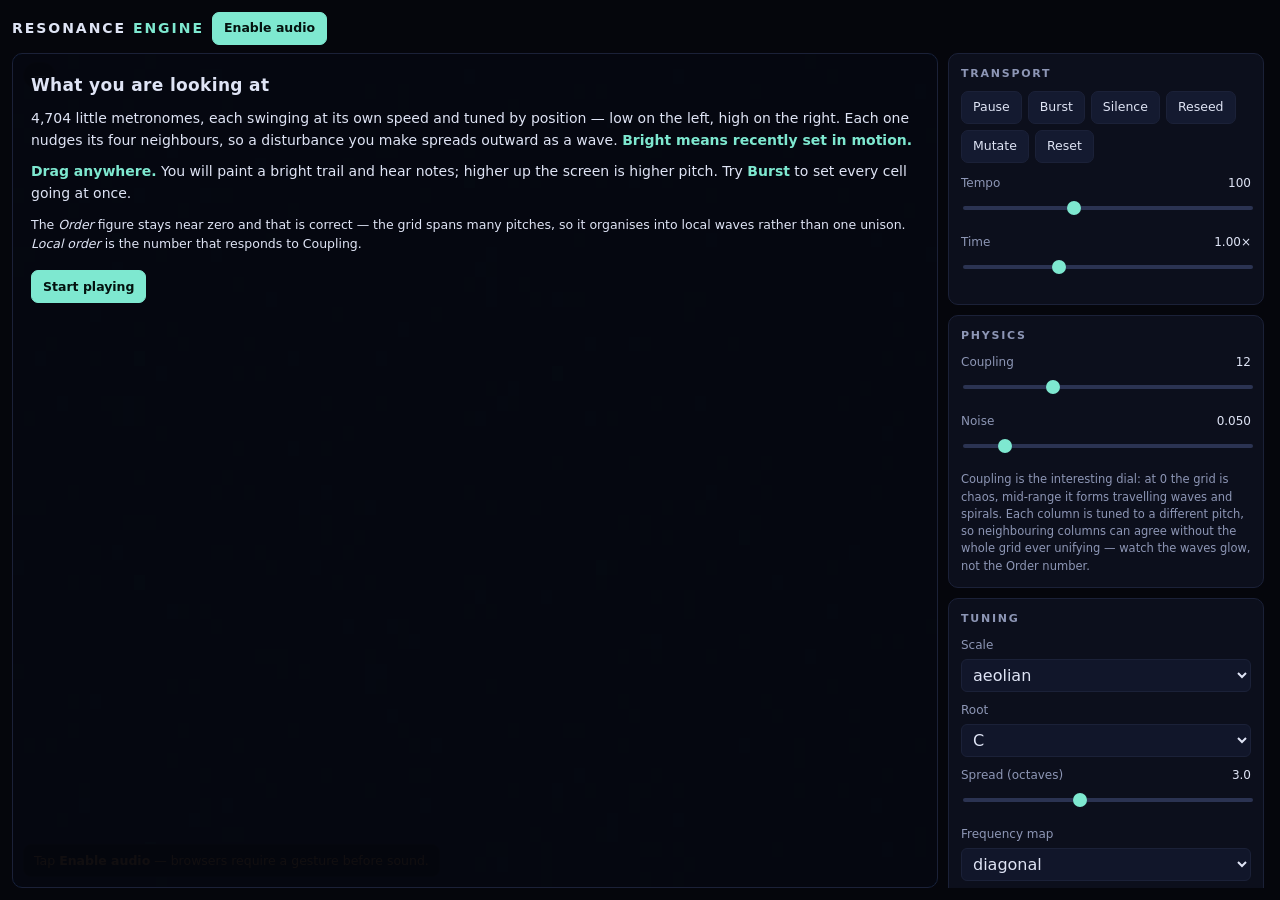
==== commit 069b343b: "styles: draw the range control instead of borrowing the OS one appearance:none plus explicit track a" ====
--- a/index.html
+++ b/index.html
@@ -255,10 +255,53 @@
   font-variant-numeric: tabular-nums;
 }
 
+/*
+ * The thumb is drawn by the browser's native widget theme unless the whole
+ * control is taken over, and that leaked into the golden images: the control
+ * panel pose differed by ~5% between this machine's Chromium and a GitHub
+ * runner's, with identical dimensions and every other Chromium pose matching
+ * byte for byte. accent-color is only a hint -- it does not define geometry --
+ * so appearance:none plus explicit track and thumb rules are what make the
+ * panel render the same wherever it is painted. -moz- and -webkit- are both
+ * required: neither engine implements the other's pseudo-element.
+ */
 input[type="range"] {
   width: 100%;
   accent-color: var(--accent);
   margin-top: 5px;
+  appearance: none;
+  background: transparent;
+  height: 22px;
+}
+
+input[type="range"]::-webkit-slider-runnable-track {
+  height: 4px;
+  border-radius: 999px;
+  background: #2b3352;
+}
+
+input[type="range"]::-webkit-slider-thumb {
+  appearance: none;
+  width: 14px;
+  height: 14px;
+  margin-top: -5px;
+  border-radius: 999px;
+  background: var(--accent);
+  border: none;
+}
+
+input[type="range"]::-moz-range-track {
+  height: 4px;
+  border-radius: 999px;
+  background: #2b3352;
+}
+
+input[type="range"]::-moz-range-thumb {
+  width: 14px;
+  height: 14px;
+  border-radius: 999px;
+  background: var(--accent);
+  border: none;
 }
 
 select {
